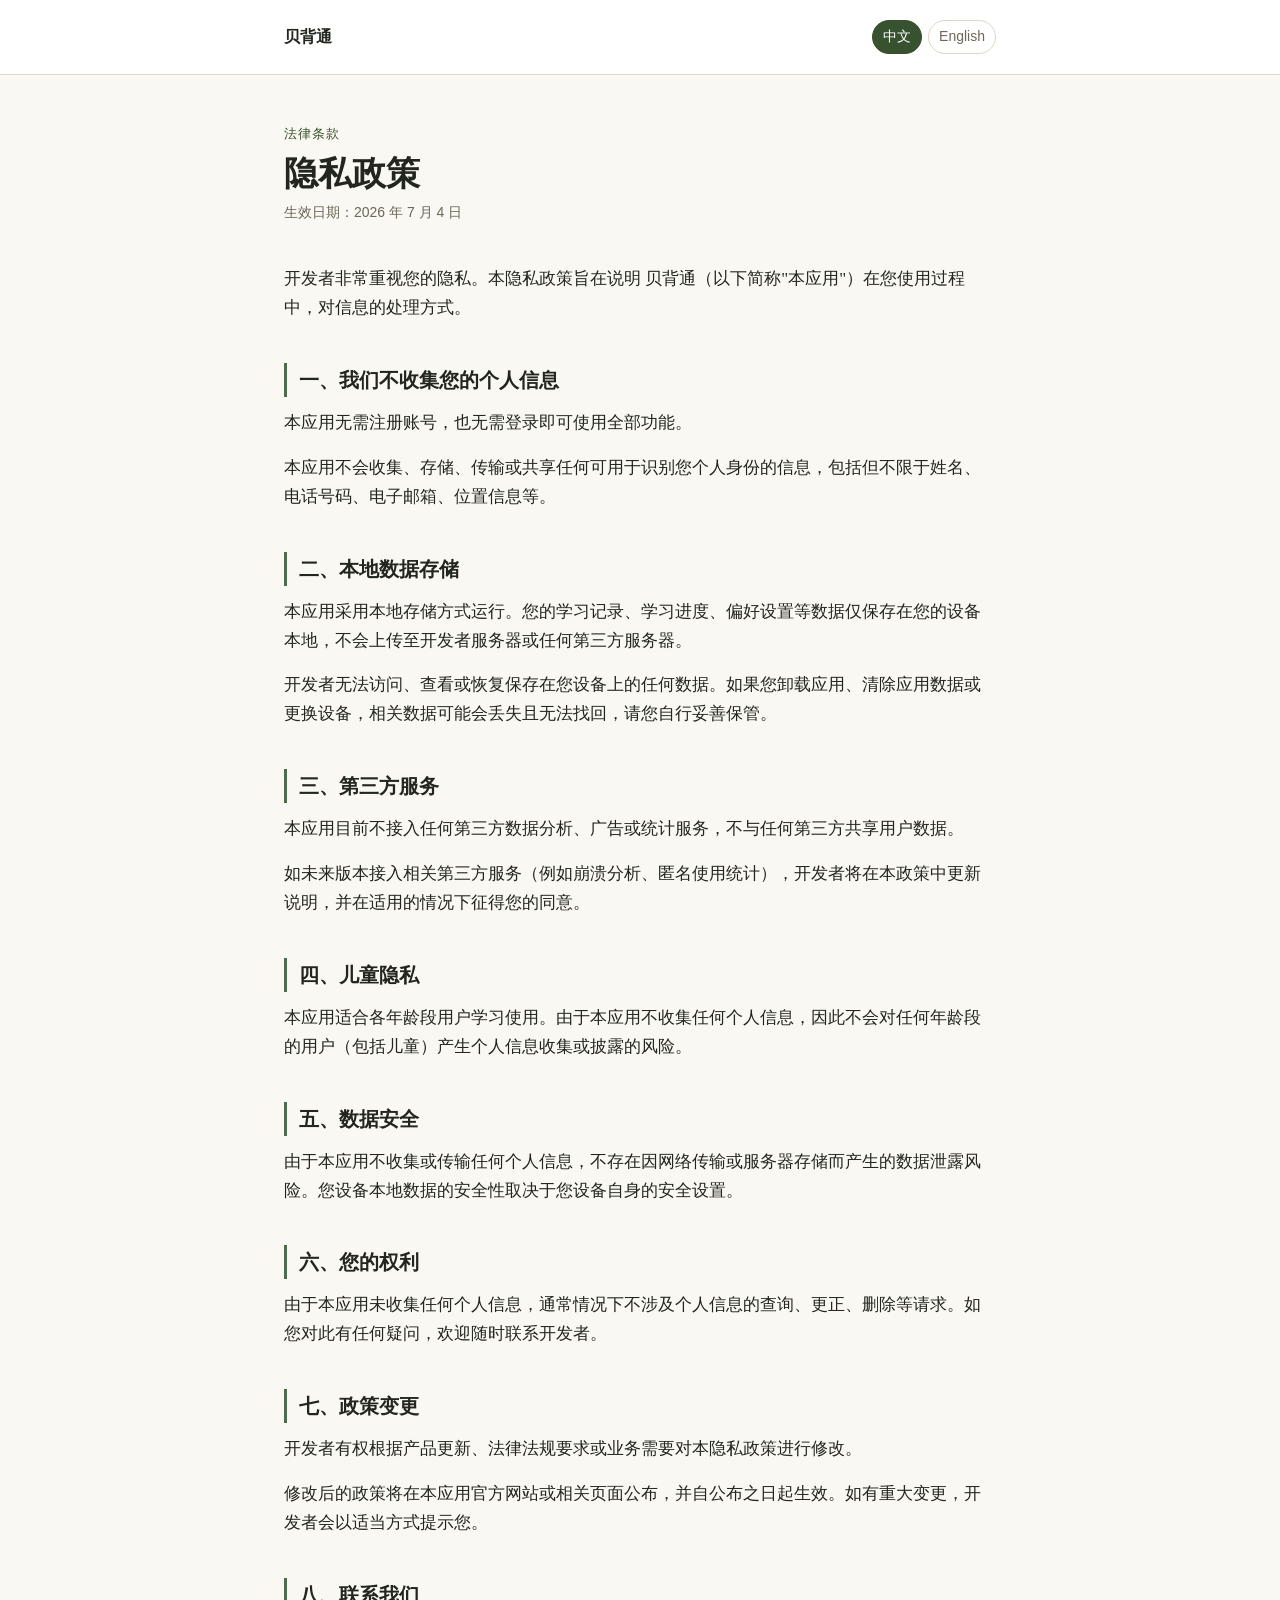
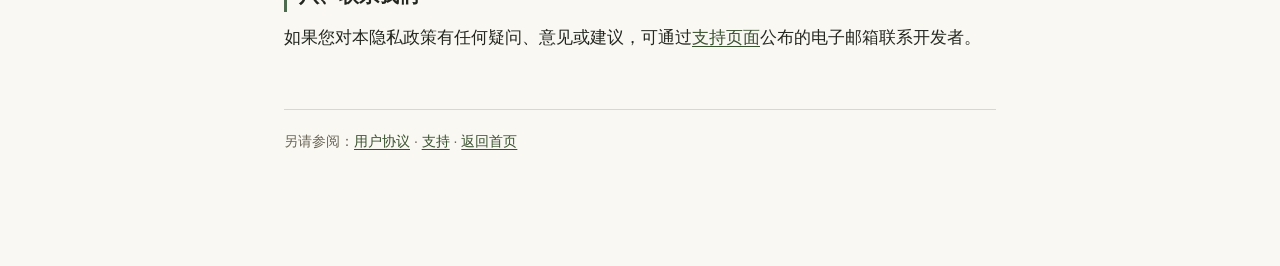
==== docs/privacy_cn.html @ 165854cb "site 文件" ====
<!DOCTYPE html>
<html lang="zh-CN">
<head>
<meta charset="UTF-8">
<meta name="viewport" content="width=device-width, initial-scale=1.0">
<title>隐私政策 — 贝背通</title>
<link rel="stylesheet" href="style.css">
</head>
<body>

<header class="site-header">
  <div class="site-header__inner">
    <a class="brand" href="index.html">
      <img src="images/logo.png" alt="贝背通 图标" onerror="this.style.display='none'">
      <span>贝背通</span>
    </a>
    <nav class="lang-switch" aria-label="语言切换">
      <a href="privacy_cn.html" class="is-current">中文</a>
      <a href="privacy_en.html">English</a>
    </nav>
  </div>
</header>

<main>
  <p class="eyebrow">法律条款</p>
  <h1>隐私政策</h1>
  <p class="effective-date">生效日期：2026 年 7 月 4 日</p>

  <p>开发者非常重视您的隐私。本隐私政策旨在说明 贝背通（以下简称"本应用"）在您使用过程中，对信息的处理方式。</p>

  <h2>一、我们不收集您的个人信息</h2>
  <p>本应用无需注册账号，也无需登录即可使用全部功能。</p>
  <p>本应用不会收集、存储、传输或共享任何可用于识别您个人身份的信息，包括但不限于姓名、电话号码、电子邮箱、位置信息等。</p>

  <h2>二、本地数据存储</h2>
  <p>本应用采用本地存储方式运行。您的学习记录、学习进度、偏好设置等数据仅保存在您的设备本地，不会上传至开发者服务器或任何第三方服务器。</p>
  <p>开发者无法访问、查看或恢复保存在您设备上的任何数据。如果您卸载应用、清除应用数据或更换设备，相关数据可能会丢失且无法找回，请您自行妥善保管。</p>

  <h2>三、第三方服务</h2>
  <p>本应用目前不接入任何第三方数据分析、广告或统计服务，不与任何第三方共享用户数据。</p>
  <p>如未来版本接入相关第三方服务（例如崩溃分析、匿名使用统计），开发者将在本政策中更新说明，并在适用的情况下征得您的同意。</p>

  <h2>四、儿童隐私</h2>
  <p>本应用适合各年龄段用户学习使用。由于本应用不收集任何个人信息，因此不会对任何年龄段的用户（包括儿童）产生个人信息收集或披露的风险。</p>

  <h2>五、数据安全</h2>
  <p>由于本应用不收集或传输任何个人信息，不存在因网络传输或服务器存储而产生的数据泄露风险。您设备本地数据的安全性取决于您设备自身的安全设置。</p>

  <h2>六、您的权利</h2>
  <p>由于本应用未收集任何个人信息，通常情况下不涉及个人信息的查询、更正、删除等请求。如您对此有任何疑问，欢迎随时联系开发者。</p>

  <h2>七、政策变更</h2>
  <p>开发者有权根据产品更新、法律法规要求或业务需要对本隐私政策进行修改。</p>
  <p>修改后的政策将在本应用官方网站或相关页面公布，并自公布之日起生效。如有重大变更，开发者会以适当方式提示您。</p>

  <h2>八、联系我们</h2>
  <p>如果您对本隐私政策有任何疑问、意见或建议，可通过<a href="support.html">支持页面</a>公布的电子邮箱联系开发者。</p>

  <div class="doc-footer">
    <p>另请参阅：<a href="terms_cn.html">用户协议</a> · <a href="support.html">支持</a> · <a href="index.html">返回首页</a></p>
  </div>
</main>

</body>
</html>
---- docs/style.css ----
/* BeiBeiTong 贝背通 — legal & support pages
   A quiet, reading-first stylesheet. The content is the interface. */

:root {
  --ink: #22261f;
  --paper: #faf8f2;
  --paper-raised: #ffffff;
  --rule: #ddd7c8;
  --moss: #4c6b4f;      /* accent — evokes a bookmark ribbon */
  --moss-dark: #38512f;
  --muted: #6b6759;
  --max-width: 760px;
  --serif: "Iowan Old Style", "Palatino Linotype", Palatino, "Songti SC", "STSong", Georgia, serif;
  --sans: -apple-system, "PingFang SC", "Helvetica Neue", Helvetica, Arial, sans-serif;
}

* { box-sizing: border-box; }

html { -webkit-text-size-adjust: 100%; }

body {
  margin: 0;
  background: var(--paper);
  color: var(--ink);
  font-family: var(--serif);
  line-height: 1.7;
  font-size: 17px;
}

a { color: var(--moss-dark); text-decoration-thickness: 1px; text-underline-offset: 3px; }
a:hover { color: var(--moss); }
a:focus-visible, button:focus-visible { outline: 2px solid var(--moss); outline-offset: 3px; }

.site-header {
  border-bottom: 1px solid var(--rule);
  background: var(--paper-raised);
}

.site-header__inner {
  max-width: var(--max-width);
  margin: 0 auto;
  padding: 20px 24px;
  display: flex;
  align-items: center;
  justify-content: space-between;
  gap: 16px;
}

.brand {
  display: flex;
  align-items: center;
  gap: 10px;
  text-decoration: none;
  color: var(--ink);
}

.brand img {
  width: 32px;
  height: 32px;
  border-radius: 8px;
  display: block;
  object-fit: cover;
}

.brand span {
  font-family: var(--sans);
  font-weight: 600;
  font-size: 16px;
  letter-spacing: 0.01em;
}

.lang-switch {
  font-family: var(--sans);
  font-size: 14px;
  display: flex;
  gap: 6px;
}

.lang-switch a {
  padding: 4px 10px;
  border-radius: 100px;
  border: 1px solid var(--rule);
  text-decoration: none;
  color: var(--muted);
}

.lang-switch a.is-current {
  color: var(--paper-raised);
  background: var(--moss-dark);
  border-color: var(--moss-dark);
}

main {
  max-width: var(--max-width);
  margin: 0 auto;
  padding: 48px 24px 96px;
}

.eyebrow {
  font-family: var(--sans);
  font-size: 13px;
  text-transform: uppercase;
  letter-spacing: 0.08em;
  color: var(--moss-dark);
  margin: 0 0 8px;
}

h1 {
  font-size: 34px;
  line-height: 1.25;
  margin: 0 0 6px;
}

.effective-date {
  font-family: var(--sans);
  font-size: 14px;
  color: var(--muted);
  margin: 0 0 40px;
}

h2 {
  font-size: 20px;
  margin: 40px 0 12px;
  border-left: 3px solid var(--moss);
  padding-left: 12px;
}

p { margin: 0 0 16px; }

ul, ol {
  margin: 0 0 16px;
  padding-left: 22px;
}

li { margin-bottom: 6px; }

.doc-footer {
  margin-top: 56px;
  padding-top: 20px;
  border-top: 1px solid var(--rule);
  font-family: var(--sans);
  font-size: 14px;
  color: var(--muted);
}

.doc-footer a { color: var(--moss-dark); }

/* Index / landing page */

.hero {
  text-align: center;
  padding: 32px 0 8px;
}

.hero img {
  width: 72px;
  height: 72px;
  border-radius: 18px;
  margin-bottom: 20px;
  box-shadow: 0 6px 18px rgba(34, 38, 31, 0.12);
}

.hero h1 { font-size: 30px; }

.hero p.tagline {
  font-family: var(--sans);
  color: var(--muted);
  font-size: 15px;
  max-width: 480px;
  margin: 0 auto 40px;
}

.doc-grid {
  display: grid;
  grid-template-columns: 1fr 1fr;
  gap: 16px;
  margin-bottom: 8px;
}

.doc-card {
  display: block;
  padding: 22px 20px;
  background: var(--paper-raised);
  border: 1px solid var(--rule);
  border-radius: 12px;
  text-decoration: none;
  color: var(--ink);
  transition: border-color 0.15s ease, transform 0.15s ease;
}

.doc-card:hover {
  border-color: var(--moss);
  transform: translateY(-2px);
}

.doc-card .doc-card__title {
  font-family: var(--sans);
  font-weight: 600;
  font-size: 15px;
  margin-bottom: 4px;
  display: block;
}

.doc-card .doc-card__lang {
  font-family: var(--sans);
  font-size: 12.5px;
  color: var(--muted);
}

.support-link {
  display: block;
  text-align: center;
  margin-top: 32px;
  font-family: var(--sans);
  font-size: 14px;
}

@media (max-width: 520px) {
  h1 { font-size: 27px; }
  main { padding: 32px 18px 72px; }
  .doc-grid { grid-template-columns: 1fr; }
}
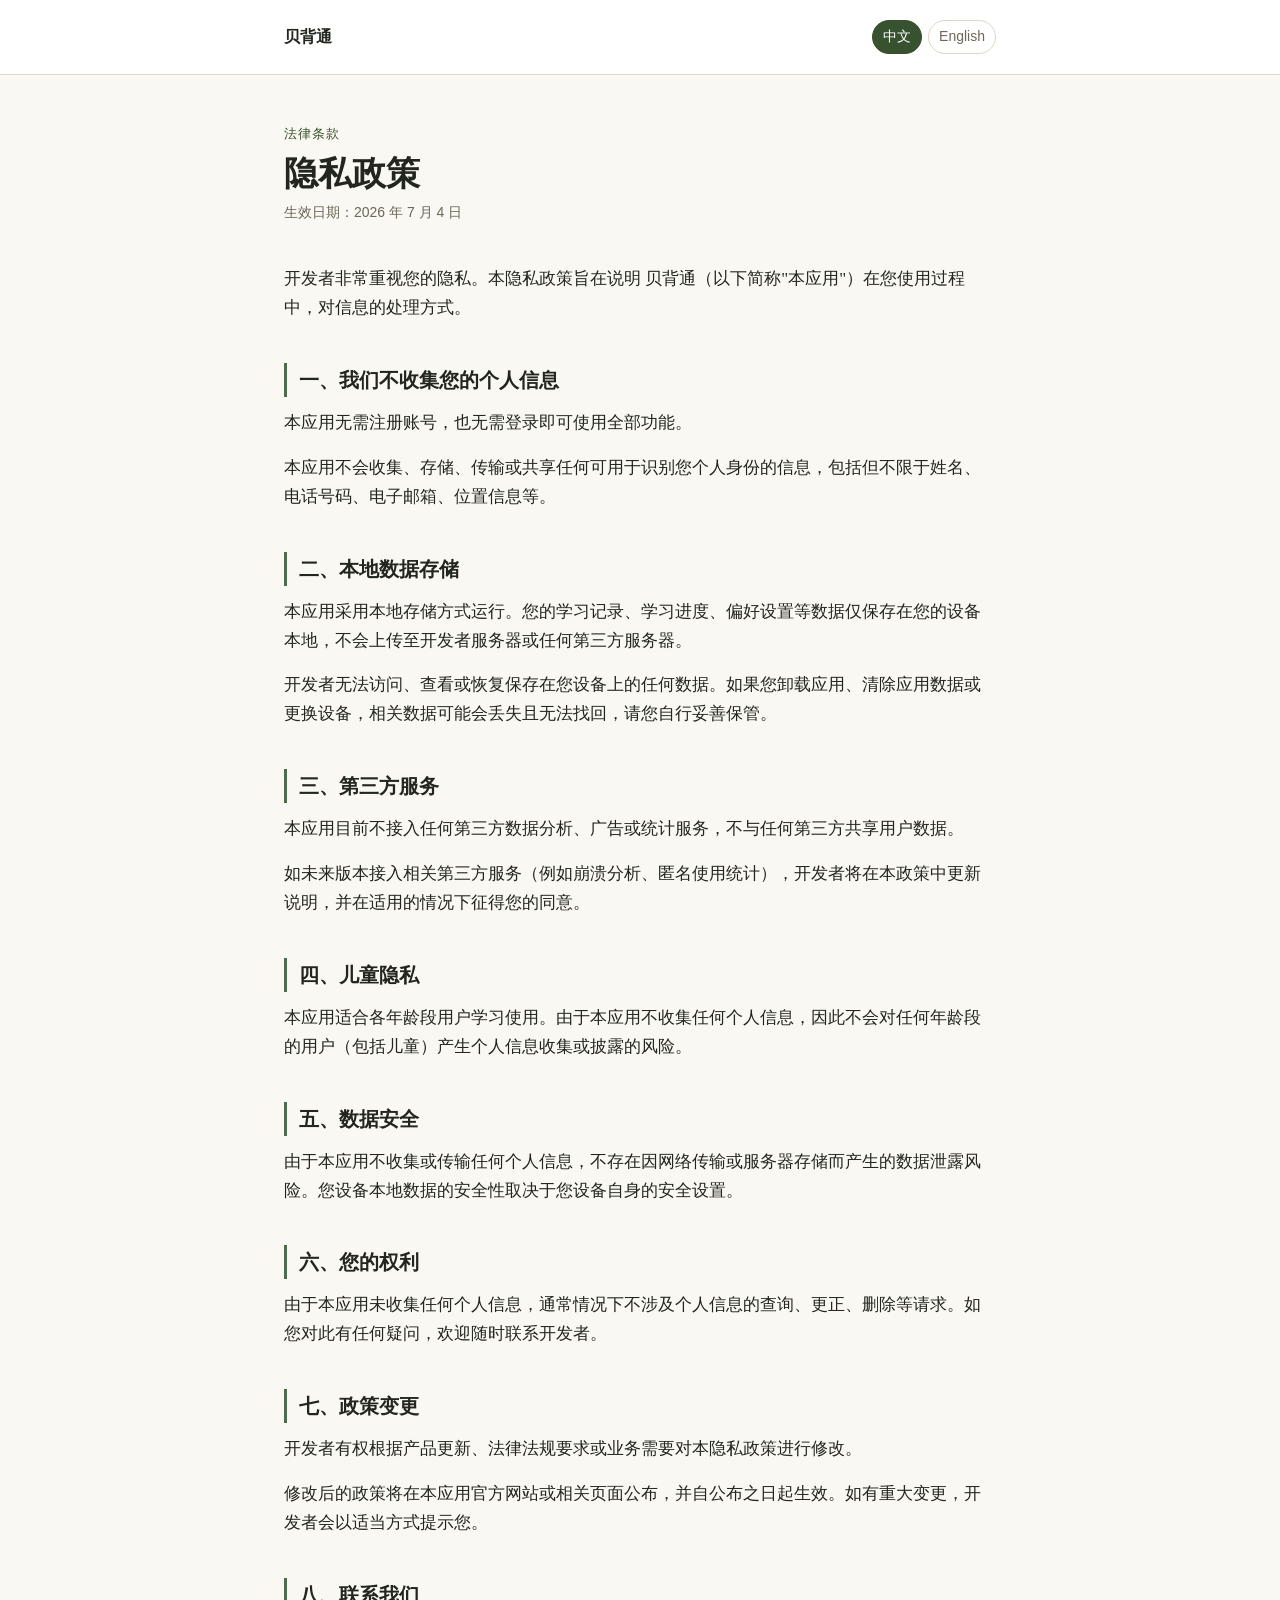
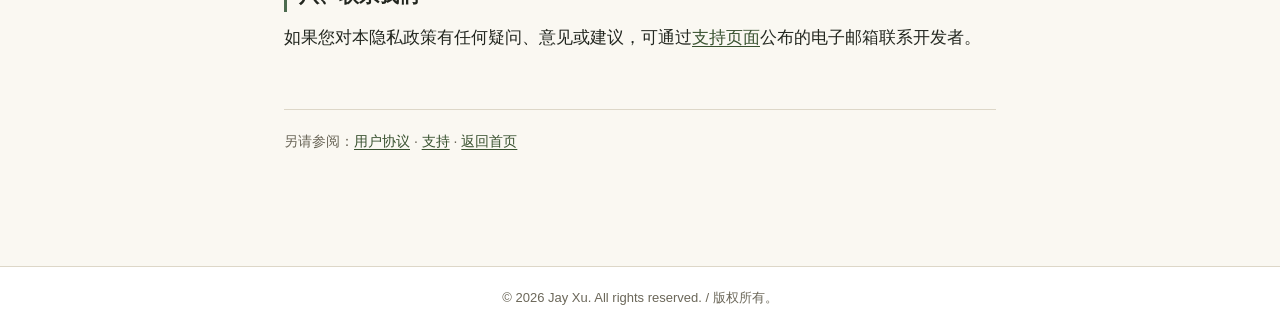
==== commit 30f1cabe: "文件更新" ====
--- a/docs/privacy_cn.html
+++ b/docs/privacy_cn.html
@@ -61,5 +61,11 @@
   </div>
 </main>
 
+<footer class="site-footer">
+  <div class="site-footer__inner">
+    <p>&copy; 2026 Jay Xu. All rights reserved. / 版权所有。</p>
+  </div>
+</footer>
+
 </body>
 </html>
--- a/docs/style.css
+++ b/docs/style.css
@@ -220,3 +220,24 @@
   main { padding: 32px 18px 72px; }
   .doc-grid { grid-template-columns: 1fr; }
 }
+
+/* Site-wide footer (separate from each document's own doc-footer) */
+
+.site-footer {
+  border-top: 1px solid var(--rule);
+  background: var(--paper-raised);
+}
+
+.site-footer__inner {
+  max-width: var(--max-width);
+  margin: 0 auto;
+  padding: 20px 24px;
+  font-family: var(--sans);
+  font-size: 13px;
+  color: var(--muted);
+  text-align: center;
+}
+
+.site-footer__inner p {
+  margin: 0;
+}
